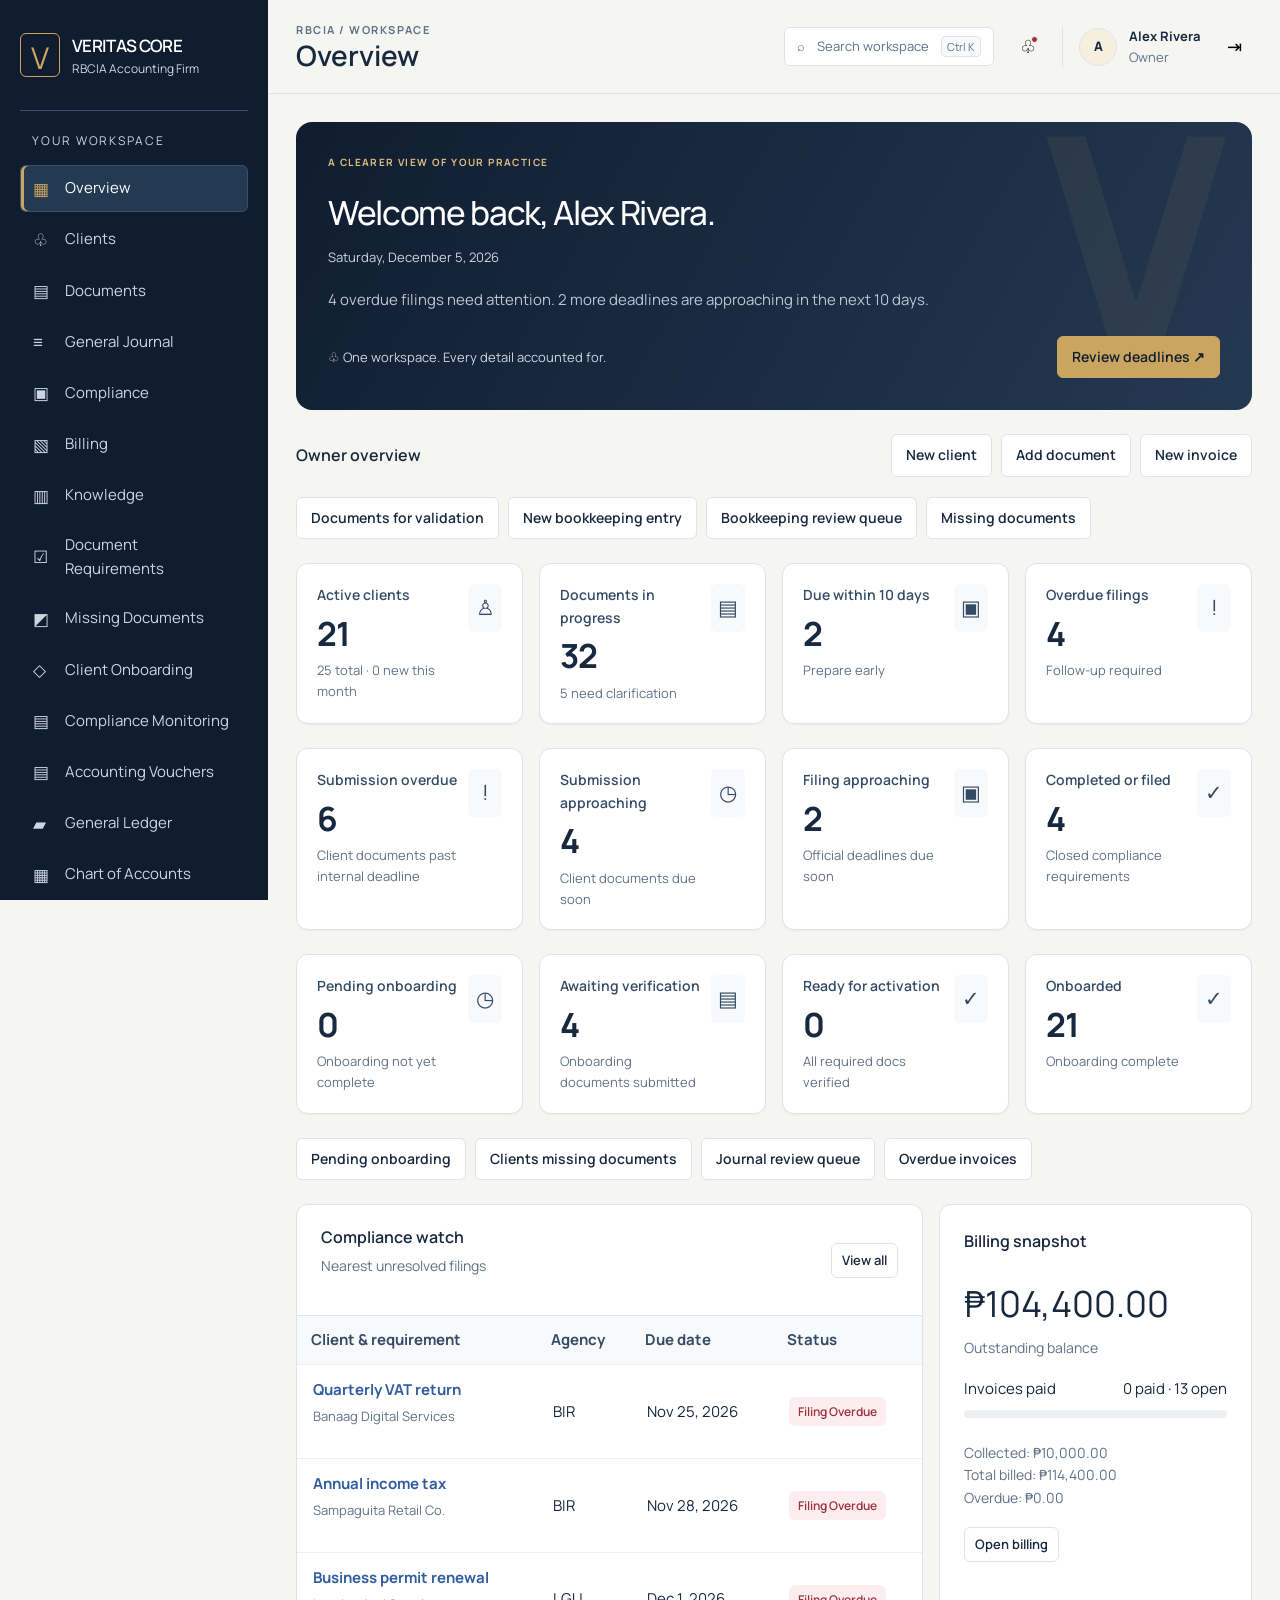
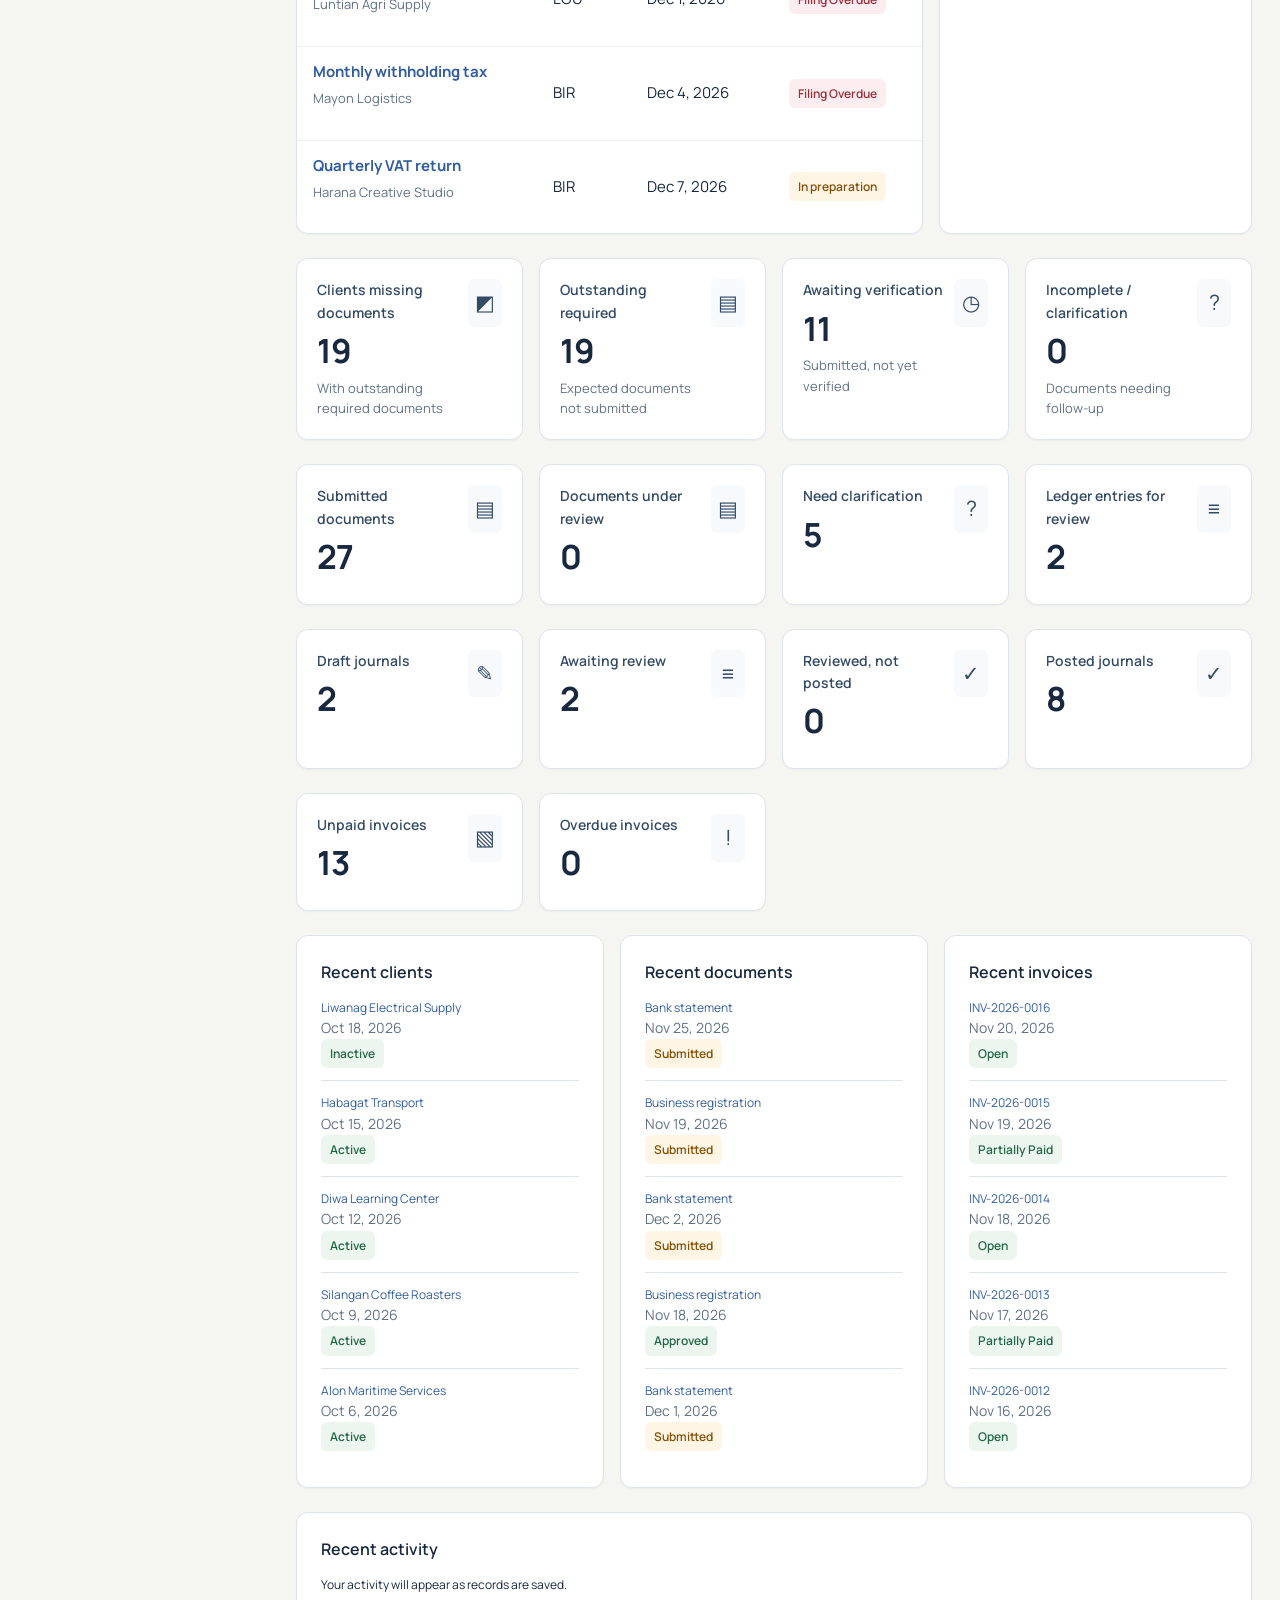
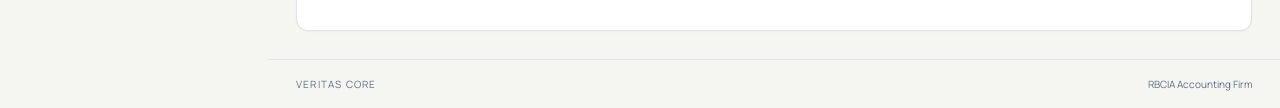
==== veritas-core-html-demo/tests/browser-smoke.html @ 4fe4cffb "feat: align Veritas Core frontend demo with reference layouts and workflows" ====
<!doctype html><html lang="en"><head><meta charset="utf-8"><meta name="viewport" content="width=device-width,initial-scale=1"><title>Browser smoke preview</title><link rel="stylesheet" href="../css/style.css"><link rel="stylesheet" href="../css/fidelity.css"></head><body><div id="app"></div><div id="modal-root"></div><div id="toasts"></div><script>localStorage.setItem('veritas-core-demo-user','u1');location.hash='#/'+(new URLSearchParams(location.search).get('page')||'dashboard');</script><script src="../js/data.js"></script><script src="../js/app.js"></script></body></html>
---- veritas-core-html-demo/css/style.css ----
@import url('https://fonts.googleapis.com/css2?family=Manrope:wght@400;500;600;700;800&display=swap');
:root{--ink:#101d30;--ink2:#18283e;--ink3:#344b66;--muted:#617187;--gold:#c9a55f;--paper:#f5f5f2;--line:#dfe4ea;--white:#fff;--success:#226746;--warning:#865009;--danger:#a0313b;--shadow:0 4px 16px #101d300d}*{box-sizing:border-box}body{margin:0;background:var(--paper);color:var(--ink2);font:14px/1.6 Manrope,'Segoe UI',sans-serif}button,input,select,textarea{font:inherit}button{cursor:pointer}a{color:#315da0;text-decoration:none}a:hover{text-decoration:underline}:focus-visible{outline:3px solid var(--gold);outline-offset:2px}.skip{position:absolute;top:-50px;left:10px;z-index:999;background:var(--ink);color:white;padding:8px}.skip:focus{top:10px}.shell{min-height:100vh}.sidebar{position:fixed;inset:0 auto 0 0;width:268px;background:var(--ink);color:#f5f7fb;padding:30px 20px;overflow-y:auto;z-index:50}.brand{display:flex;align-items:center;gap:12px;color:white;border-bottom:1px solid #3b4e64;padding:0 0 30px}.brand:hover{text-decoration:none}.brandmark{display:grid;place-items:center;width:40px;height:44px;border:1px solid var(--gold);border-radius:6px;color:var(--gold);font-size:30px}.brand strong{display:block;font-size:17px;letter-spacing:-.04em}.brand small{display:block;color:#b9c6d6;font-size:10px}.nav-label{font-size:10px;letter-spacing:.16em;color:#b9c6d6;margin:26px 12px 10px}.nav-item{display:block;padding:9px 12px;border:1px solid transparent;border-radius:6px;color:#b9c6d6;font-size:13px;margin:2px 0}.nav-item:hover,.nav-item.active{background:#243952;color:white;text-decoration:none}.nav-item.active{border-color:#3b4e64;box-shadow:inset 3px 0 var(--gold)}.nav-item span{display:inline-block;width:23px;color:var(--gold)}.nav-divider{border-top:1px solid #3b4e64;margin:20px 0}.main-area{margin-left:268px;min-height:100vh;display:flex;flex-direction:column}.topbar{min-height:84px;position:sticky;top:0;z-index:30;background:#f5f5f2ee;backdrop-filter:blur(12px);border-bottom:1px solid var(--line);display:flex;align-items:center;justify-content:space-between;gap:16px;padding:14px 28px}.topbar h1{font-size:25px;font-weight:600;margin:0;line-height:1.2}.eyebrow{font-size:10px;letter-spacing:.14em;color:var(--muted);font-weight:700;text-transform:uppercase}.toptools,.actions,.toolbar{display:flex;align-items:center;gap:9px;flex-wrap:wrap}.content{padding:28px;max-width:1600px;width:100%;margin:0 auto;flex:1}.footer{border-top:1px solid var(--line);padding:18px 28px;display:flex;justify-content:space-between;color:var(--muted);font-size:11px}.btn{border:1px solid var(--line);background:white;color:var(--ink2);border-radius:6px;padding:8px 13px;font-weight:700;font-size:12px;display:inline-flex;align-items:center;justify-content:center;gap:6px;min-height:36px}.btn:hover{background:#f8f9fb;text-decoration:none;border-color:#b9c6d6}.btn-primary{background:var(--ink);color:white;border-color:var(--ink)}.btn-primary:hover{background:#243952;color:white}.btn-gold{background:var(--gold);border-color:var(--gold);color:var(--ink)}.btn-danger{color:var(--danger);border-color:#edc6cc}.btn:disabled{opacity:.5;cursor:not-allowed}.btn-sm{padding:5px 9px;min-height:30px}.icon-btn{border:1px solid var(--line);border-radius:6px;background:white;min-width:36px;height:36px}.menu-toggle{display:none}.profile{display:flex;align-items:center;gap:9px}.avatar{width:36px;height:36px;border-radius:50%;background:#f6efdf;border:1px solid var(--line);display:grid;place-items:center;font-weight:800}.profile small{display:block;color:var(--muted);font-size:10px}.panel{background:white;border:1px solid var(--line);border-radius:12px;box-shadow:var(--shadow);overflow:hidden}.pad{padding:22px}.hero{background:var(--ink);color:white;border-radius:14px;padding:28px 32px;margin-bottom:24px;position:relative;overflow:hidden}.hero:after{content:'V';position:absolute;right:4%;top:-42px;font-size:220px;color:#ffffff09;font-weight:800}.hero .eyebrow{color:var(--gold)}.hero h2{font-size:30px;font-weight:600;letter-spacing:-.04em;margin:4px 0}.hero p{color:#b9c6d6;margin:8px 0 20px}.hero .btn{position:relative;z-index:1}.toolbar{justify-content:space-between;margin:0 0 16px}.section-title{font-size:16px;font-weight:700;margin:0}.subtext{color:var(--muted);font-size:12px}.grid{display:grid;gap:16px}.stats{grid-template-columns:repeat(4,minmax(0,1fr));margin-bottom:20px}.two{grid-template-columns:minmax(0,2fr) minmax(260px,1fr)}.three{grid-template-columns:repeat(3,minmax(0,1fr))}.stat{padding:18px}.stat-label{color:var(--muted);font-size:11px}.stat-value{font-size:27px;line-height:1.25;letter-spacing:-.04em;margin:6px 0;font-weight:700}.stat a{font-size:11px}.panel-head{display:flex;align-items:center;justify-content:space-between;gap:12px;padding:17px 20px;border-bottom:1px solid var(--line)}.table-wrap{overflow-x:auto}.table{width:100%;border-collapse:collapse}.table th,.table td{text-align:left;padding:11px 14px;border-bottom:1px solid #edf0f3;vertical-align:middle}.table th{font-size:10px;text-transform:uppercase;letter-spacing:.09em;color:var(--muted);background:#f8f9fb}.table tr:last-child td{border-bottom:0}.table td{font-size:12px}.table td.actions-cell{white-space:nowrap}.table a{font-weight:700}.badge{display:inline-block;border-radius:100px;padding:3px 9px;font-size:10px;font-weight:800;white-space:nowrap;background:#edf3fc;color:#315da0}.badge.good{background:#ecf6ee;color:var(--success)}.badge.warn{background:#fff5e5;color:var(--warning)}.badge.bad{background:#fceef0;color:var(--danger)}.filters{display:flex;gap:10px;flex-wrap:wrap;padding:16px 20px;border-bottom:1px solid var(--line)}.field{display:flex;flex-direction:column;gap:5px;min-width:150px}.field label{font-size:11px;color:var(--ink3);font-weight:700}.input,select,textarea{border:1px solid var(--line);border-radius:6px;background:white;padding:8px 10px;color:var(--ink2);min-height:37px;max-width:100%}.filters .input{min-width:220px}.form-grid{display:grid;grid-template-columns:repeat(2,minmax(0,1fr));gap:14px}.form-grid .wide{grid-column:1/-1}textarea{min-height:90px;resize:vertical}.form-actions{display:flex;justify-content:flex-end;gap:8px;margin-top:22px}.modal-backdrop{position:fixed;inset:0;background:#101d3085;z-index:90;display:grid;place-items:center;padding:15px}.modal{background:white;border-radius:12px;box-shadow:0 24px 70px #101d3038;width:min(760px,100%);max-height:94vh;display:flex;flex-direction:column}.modal.small{width:min(470px,100%)}.modal header{display:flex;justify-content:space-between;align-items:center;padding:18px 22px;border-bottom:1px solid var(--line)}.modal header h2{font-size:18px;margin:0}.modal .body{padding:22px;overflow:auto}.modal footer{padding:12px 22px;border-top:1px solid var(--line);display:flex;justify-content:flex-end;gap:8px}.notice{padding:11px 14px;border-radius:6px;background:#edf3fc;color:#315da0;margin-bottom:14px}.notice.warn{background:#fff5e5;color:#865009}.notice.bad{background:#fceef0;color:#a0313b}.empty{text-align:center;padding:34px;color:var(--muted)}.pagination{padding:12px 20px;display:flex;justify-content:space-between;align-items:center;gap:8px;flex-wrap:wrap}.pagination .actions{margin-left:auto}.timeline{list-style:none;margin:0;padding:0}.timeline li{padding:12px 0;border-bottom:1px solid var(--line);font-size:12px}.timeline li:last-child{border:0}.timeline strong{display:block}.progress{height:8px;background:#edf0f3;border-radius:10px;overflow:hidden}.progress>span{display:block;height:100%;background:var(--gold)}.detail-grid{display:grid;grid-template-columns:repeat(2,minmax(0,1fr));gap:14px}.detail-grid dt{font-size:10px;text-transform:uppercase;letter-spacing:.08em;color:var(--muted)}.detail-grid dd{margin:2px 0 0;font-weight:700}.tabs{display:flex;gap:6px;flex-wrap:wrap;margin:0 0 16px}.tabs .btn.active{background:var(--ink);color:white}.login-wrap{min-height:100vh;display:grid;grid-template-columns:1fr 1fr}.login-brand{background:var(--ink);color:white;padding:8vw;display:flex;flex-direction:column;justify-content:center}.login-brand h1{font-size:45px;letter-spacing:-.06em;margin:0}.login-brand p{color:#b9c6d6;max-width:430px}.login-panel{display:grid;place-items:center;padding:30px}.login-card{width:min(420px,100%)}.login-card h2{font-size:26px;margin:0 0 6px}.login-card .field{margin:18px 0}.login-card .btn{width:100%}.demo-roles{display:grid;grid-template-columns:repeat(3,1fr);gap:7px;margin-top:25px}.demo-roles button{font-size:11px;padding:7px}.toasts{position:fixed;right:20px;bottom:20px;z-index:120}.toast{padding:12px 18px;background:var(--ink);color:white;border-left:3px solid var(--gold);border-radius:6px;box-shadow:var(--shadow);margin-top:7px}.mobile-overlay{display:none}.split-note{display:flex;justify-content:space-between;gap:12px}.lines{display:grid;gap:9px}.line-row{display:grid;grid-template-columns:1.5fr 1fr 1fr auto;gap:8px;align-items:end}.money{text-align:right;white-space:nowrap}.report-tabs{margin-bottom:16px}.print-head{display:none}@media(max-width:1100px){.stats{grid-template-columns:repeat(2,minmax(0,1fr))}.three{grid-template-columns:repeat(2,minmax(0,1fr))}}@media(max-width:780px){.sidebar{transform:translateX(-100%);transition:transform .2s}.sidebar.open{transform:none}.mobile-overlay.show{display:block;position:fixed;inset:0;background:#101d3077;z-index:40}.main-area{margin-left:0}.menu-toggle{display:block}.topbar{padding:12px 16px;min-height:70px}.topbar h1{font-size:19px}.toptools .search-label,.profile small,.profile strong{display:none}.content{padding:16px}.two,.three{grid-template-columns:1fr}.hero{padding:22px}.hero h2{font-size:24px}.footer{padding:15px}.form-grid,.detail-grid{grid-template-columns:1fr}}@media(max-width:480px){.stats{grid-template-columns:1fr 1fr;gap:9px}.stat{padding:13px}.stat-value{font-size:21px}.toolbar{align-items:flex-start}.login-wrap{grid-template-columns:1fr}.login-brand{padding:35px}.login-brand h1{font-size:32px}.login-panel{padding:24px}.demo-roles{grid-template-columns:1fr}.line-row{grid-template-columns:1fr 1fr}.line-row .field:first-child{grid-column:1/-1}}@media print{body{background:white}.sidebar,.topbar,.footer,.actions,.filters,.pagination,.btn,.tabs,.mobile-overlay{display:none!important}.main-area{margin:0}.content{padding:0}.panel{box-shadow:none;border:0}.print-head{display:block}.table th,.table td{font-size:10px}.hero{color:black;background:white;padding:0}.hero p{color:black}}
:root{--mobile-gutter:16px}
@media(max-width:480px){html,body,#app,.shell,.main-area{max-width:100%;overflow-x:hidden}.topbar{width:100%;min-width:0}.topbar>.actions{flex:1 1 auto;min-width:0;flex-wrap:nowrap}.topbar>.actions>div{min-width:0}.topbar .eyebrow{white-space:nowrap;overflow:hidden;text-overflow:ellipsis}.toptools{flex:0 0 auto;flex-wrap:nowrap;gap:5px}.toptools .btn[data-action="search"]{width:34px;min-width:34px;padding:0;font-size:0}.toptools kbd{display:none}.toptools .btn[data-action="search"]:after{content:'⌕';font-size:18px}.toptools .profile{padding:0;width:36px;min-width:36px;height:36px;border-radius:50%;overflow:hidden;gap:0}.toptools .profile>.avatar{width:34px;height:34px;flex-shrink:0}.toptools .profile>span:last-child{display:none}.toolbar>.actions{width:100%;justify-content:flex-start}.hero,.panel{max-width:100%}}
---- veritas-core-html-demo/css/fidelity.css ----
/* Layout and component refinements taken from the local Veritas Core Blade/CSS system. */
:root{--ink-950:#101d30;--ink-900:#18283e;--ink-800:#243952;--ink-700:#344b66;--ink-500:#4d6078;--brand:#c9a55f;--brand-hover:#ddbd7f;--brand-soft:#f6efdf;--surface:#f8f9fb;--on-dark:#f5f7fb;--muted-dark:#ccd6e3;--dark-line:#3b4e64}
body{font-size:15px}.sidebar{padding:32px 20px 24px;display:flex;flex-direction:column}.brand{padding-bottom:32px}.brandmark{width:40px;height:44px;font-size:30px;border:1px solid var(--brand);color:var(--brand);flex:0 0 auto}.brand strong{font-size:17px;font-weight:600}.brand small{font-size:12px;color:var(--muted-dark)}.nav-label{font-size:12px;color:var(--muted-dark);margin:20px 12px 12px}.nav-item{font-size:15px;color:var(--muted-dark);padding:9px 12px;display:flex;align-items:center;gap:12px;margin-bottom:4px}.nav-item span{width:20px;flex:0 0 20px;color:var(--muted-dark);font-size:17px}.nav-item.active span{color:var(--brand)}.nav-divider{margin:12px 0}.topbar{min-height:94px;padding:20px 28px}.topbar-heading,.topbar-tools{display:flex;align-items:center;gap:16px}.topbar h1{font-size:28px;font-weight:600}.topbar .eyebrow{font-size:11px}.topbar-tools{flex-wrap:nowrap}.search-trigger{display:flex;align-items:center;gap:12px;background:white;border:1px solid var(--line);border-radius:6px;padding:8px 12px;color:var(--muted);font-size:13px;white-space:nowrap}.search-trigger:hover{border-color:var(--brand);color:var(--ink)}.search-trigger kbd{font:11px Manrope,'Segoe UI',sans-serif;padding:2px 5px;border:1px solid var(--line);border-radius:4px;background:var(--surface)}.topbar .icon-btn{background:transparent;border-color:transparent;font-size:18px;position:relative}.topbar .icon-btn:hover{background:white;border-color:var(--line)}.notification-wrap{position:relative}.notification-dot{position:absolute;right:7px;top:6px;width:7px;height:7px;background:var(--danger);border:1px solid var(--paper);border-radius:50%}.notification-panel{position:absolute;top:48px;right:0;width:360px;max-height:70vh;overflow-y:auto;background:white;border:1px solid var(--line);border-radius:12px;box-shadow:0 12px 32px #101d301a;z-index:60}.notification-panel[hidden]{display:none}.notification-item{display:flex;gap:12px;border-top:1px solid var(--line);padding:14px 16px;color:var(--ink2);font-size:13px}.notification-item:first-child{border-top:0}.notification-item:hover{background:var(--surface);text-decoration:none}.notification-item.is-unread{border-left:3px solid var(--brand)}.notification-item strong{font-weight:600}.notification-item small{display:block;color:var(--muted);font-size:11px}.profile-button{display:flex;align-items:center;gap:12px;padding-left:16px;border-left:1px solid var(--line);color:var(--ink2);text-decoration:none;white-space:nowrap}.profile-button:hover{text-decoration:none}.profile-copy strong,.profile-copy span{display:block;font-size:13px}.profile-copy span{color:var(--muted)}.avatar{width:38px;height:38px;flex:0 0 38px;font-size:13px}.content{padding:28px}.footer{padding:16px 28px;font-size:10px}.footer span:first-child{letter-spacing:.12em}.hero{background:linear-gradient(120deg,#101d30,#243952);padding:32px;border-radius:16px;margin-bottom:24px}.hero:after{font-size:280px;right:24px;top:auto;bottom:-45px;color:var(--brand);opacity:.08}.hero .eyebrow{color:var(--brand-hover);margin-bottom:16px}.hero h2{font-size:clamp(25px,2.6vw,36px);font-weight:500;margin:0 0 8px}.hero p{font-size:15px;margin:20px 0 0;max-width:70ch}.hero .hero-date{font-size:13px;color:var(--muted-dark)}.hero-bottom{display:flex;justify-content:space-between;align-items:center;gap:16px;flex-wrap:wrap;margin-top:24px}.hero-note{color:var(--muted-dark);font-size:13px}.toolbar{margin-bottom:20px}.toolbar-copy{font-size:14px;color:var(--muted);margin:0}.section-title{font-size:16px;font-weight:600}.subtext{font-size:14px;color:var(--muted)}.panel{box-shadow:0 1px 2px #101d300a}.pad{padding:24px}.panel-head{padding:20px 24px}.stat{padding:20px}.stat-label{font-size:14px;font-weight:600;color:var(--ink3)}.stat-value{font-size:clamp(28px,2.6vw,36px);font-weight:700}.stat a,.stat-note{font-size:13px;color:var(--muted)}.btn{font-size:14px;font-weight:600;padding:9px 14px;min-height:38px}.btn-sm{font-size:13px;padding:6px 10px;min-height:31px}.btn-primary,.btn-gold{background:var(--brand);border-color:var(--brand);color:var(--ink)}.btn-primary:hover,.btn-gold:hover{background:var(--brand-hover);border-color:var(--brand-hover);color:var(--ink)}.badge{font-size:12px;font-weight:600;border-radius:6px;padding:5px 9px}.table th{font-size:15px;font-weight:700;color:var(--ink3);padding:12px 14px;text-transform:none;letter-spacing:0;white-space:nowrap}.table td{font-size:15px;padding:12px 14px}.table .subtext{font-size:13px}.filters{padding:0;border:0;margin-bottom:20px;align-items:end}.filters .filter-field{display:flex;flex-direction:column;gap:4px;min-width:140px;max-width:240px;flex:1;color:var(--ink3);font-size:15px;font-weight:600}.filters .filter-field.search-filter{flex:2;max-width:360px}.filters input,.filters select{width:100%;font-size:15px;min-height:40px}.detail-grid dt{font-size:13px}.detail-grid dd{font-size:15px}.deadline-card{padding:24px;border-top:3px solid #315da0;height:100%;display:flex;flex-direction:column}.deadline-card.urgent{border-top-color:var(--danger)}.deadline-card.soon{border-top-color:var(--warning)}.deadline-card h2,.article-card h2{font-size:15px;margin:16px 0 8px}.deadline-card .actions,.article-card .actions{margin-top:auto;padding-top:18px}.deadline-date{font-size:13px}.article-card{padding:24px;height:100%;display:flex;flex-direction:column}.article-preview{font-size:14px;color:var(--muted);display:-webkit-box;-webkit-line-clamp:4;-webkit-box-orient:vertical;overflow:hidden}.tag{display:inline-block;padding:4px 8px;border:1px solid var(--line);border-radius:5px;background:var(--surface);font-size:13px}.record-pagination{margin-top:20px}.auth-shell{min-height:100vh;display:flex;justify-content:center;align-items:center;gap:60px;padding:28px;background:var(--ink)}.auth-brand{color:var(--on-dark);max-width:400px}.auth-brand .brandmark{margin-bottom:24px}.auth-brand h1{font-size:36px;letter-spacing:-.025em;font-weight:600;margin:0}.auth-brand>p{margin:5px 0}.auth-brand .hero-summary{font-size:15px;color:var(--muted-dark);margin-top:25px}.auth-card{width:460px;max-width:100%;padding:32px;height:auto}.auth-card .modal-title{font-size:21px;margin:0}.auth-card .subtext{margin:4px 0 24px}.auth-card .field{margin-bottom:16px}.auth-card .field label{font-size:12px;color:var(--ink3)}.auth-card .input{width:100%;min-height:40px}.auth-card .remember{display:flex;align-items:center;gap:8px;margin-bottom:22px;font-size:13px}.auth-card .forgot-link{background:none;border:0;padding:0;color:#315da0;font-size:13px;margin-top:14px}.demo-account-title{margin-top:24px;padding-top:18px;border-top:1px solid var(--line);font-size:10px;letter-spacing:.12em;color:var(--muted)}.auth-card .demo-roles{margin-top:9px}.auth-card .demo-roles .btn{padding:6px;font-size:11px}.auth-card .demo-note{font-size:11px;margin:12px 0 0}.modal-title{font-size:20px;font-weight:600}.system-alert{padding:12px 14px;border-radius:6px;background:#edf3fc;color:#315da0}
@media(max-width:900px){.topbar-tools{gap:8px}.search-trigger .search-label{display:none}.profile-copy{display:none}.profile-button{padding-left:8px}.notification-panel{right:-80px}.auth-shell{gap:28px}}
@media(max-width:780px){.topbar{min-height:70px;padding:12px 16px}.topbar h1{font-size:25px}.topbar-heading{min-width:0}.topbar-heading>div{min-width:0}.topbar .eyebrow{white-space:nowrap}.topbar-tools{flex:0 0 auto}.search-trigger{padding:8px}.search-trigger kbd{display:none}.content{padding:16px}.auth-shell{flex-direction:column;gap:24px}.auth-brand{text-align:center}.auth-brand .brandmark,.auth-brand .hero-summary{display:none}.auth-card{width:460px}.auth-brand h1{font-size:32px}}
@media(max-width:480px){.topbar h1{font-size:22px}.topbar-tools{gap:4px}.search-trigger{width:36px;justify-content:center}.search-trigger .search-label,.search-trigger kbd{display:none}.profile-button{border:0;padding:0}.topbar .icon-btn{width:32px;min-width:32px}.auth-shell{padding:18px}.auth-card{padding:24px}.auth-brand h1{font-size:28px}.filters .filter-field{max-width:100%;min-width:100%}.notification-panel{right:-62px;width:min(340px,calc(100vw - 20px))}}
@media print{.topbar,.sidebar,.footer,.notification-panel,.auth-shell .demo-roles{display:none!important}}
.target-stat{color:var(--ink2);text-decoration:none}.target-stat:hover{color:var(--ink2);text-decoration:none;border-color:#b9c6d6}.target-stat .stat-icon{background:var(--surface);border-radius:6px;padding:7px;font-size:21px;min-width:34px;text-align:center;color:var(--ink3)}.target-stats{margin:0 0 24px}.dashboard-links{margin-bottom:24px}.dashboard-watch{margin-bottom:24px}.dashboard-recent{margin-top:24px}.billing-total{font-size:clamp(26px,3vw,36px);margin:20px 0 4px}.dashboard-watch .progress{margin:9px 0 24px}.dashboard-watch .subtext{margin:4px 0 18px}.dashboard-watch .table td{padding:13px 16px}.auth-brand .demo-account-title{border:0;color:var(--brand);margin-top:28px;padding:0}.auth-brand .demo-roles{grid-template-columns:1fr;max-width:235px;margin:8px 0}.auth-brand .demo-roles .btn{background:transparent;border-color:var(--dark-line);color:var(--on-dark);justify-content:flex-start;font-size:12px}.auth-brand .demo-roles .btn:hover{background:var(--ink-800)}.auth-brand .demo-note{font-size:11px;color:var(--muted-dark);margin:10px 0 0}.auth-card .forgot-link{text-align:left}.target-card-grid{margin-top:0}.target-filters{display:flex}.sort-button{border:0;background:transparent;color:inherit;font:inherit;font-weight:700;padding:0;text-align:left;white-space:nowrap}.sort-button:hover{color:var(--ink)}.sort-button span{font-size:11px;color:var(--muted)}
@media(max-width:780px){.auth-brand .demo-roles{grid-template-columns:repeat(3,1fr);max-width:460px}.auth-brand .demo-roles .btn{justify-content:center}.auth-brand .demo-account-title{margin-top:16px}.auth-brand .demo-note{margin-bottom:0}.dashboard-links{margin-bottom:18px}.target-card-grid{grid-template-columns:1fr 1fr}}
@media(max-width:550px){.target-card-grid{grid-template-columns:1fr}.auth-brand .demo-roles{max-width:100%}.auth-brand .demo-roles .btn{font-size:10px;padding:6px 4px}.auth-shell{justify-content:flex-start}.auth-card{margin-top:5px}}
.target-stat{display:flex;align-items:flex-start;justify-content:space-between;gap:8px}.client-profile{display:grid;gap:24px}.client-profile>.grid{margin:0}.client-profile .progress{margin-top:14px}.client-profile .toolbar{margin-bottom:12px}.client-profile .timeline{margin-top:8px}
.detail-subhead{margin:28px 0 14px}.mini-stats{grid-template-columns:repeat(3,minmax(0,1fr));margin:20px 0}.mini-stat{border:1px solid var(--line);border-radius:6px;padding:14px}.mini-stat strong{font-size:20px;display:block}.mini-stat span{font-size:13px;color:var(--muted)}.report-heading{text-align:center;border-bottom:3px solid var(--brand);padding-bottom:16px;margin-bottom:24px}.report-heading h2{font-size:22px;margin:6px 0}.report-heading p{margin:3px 0;color:var(--muted)}.report-total{font-weight:700;padding:18px 0;border-top:1px solid var(--line);margin-top:12px}.general-ledger-detail .table,.financial-report .table{min-width:680px}.empty h2{font-size:17px;color:var(--ink2);margin:0 0 6px}.empty p{max-width:420px;margin:0 auto}
.category-chips{display:flex;gap:8px;flex-wrap:wrap;margin-bottom:20px}.chip{border:1px solid var(--line);background:white;border-radius:99px;padding:6px 12px;font:11px Manrope,'Segoe UI',sans-serif;color:var(--muted);cursor:pointer}.chip:hover{border-color:var(--brand);color:var(--ink)}.chip.active{background:var(--ink-900);border-color:var(--ink-900);color:var(--on-dark)}
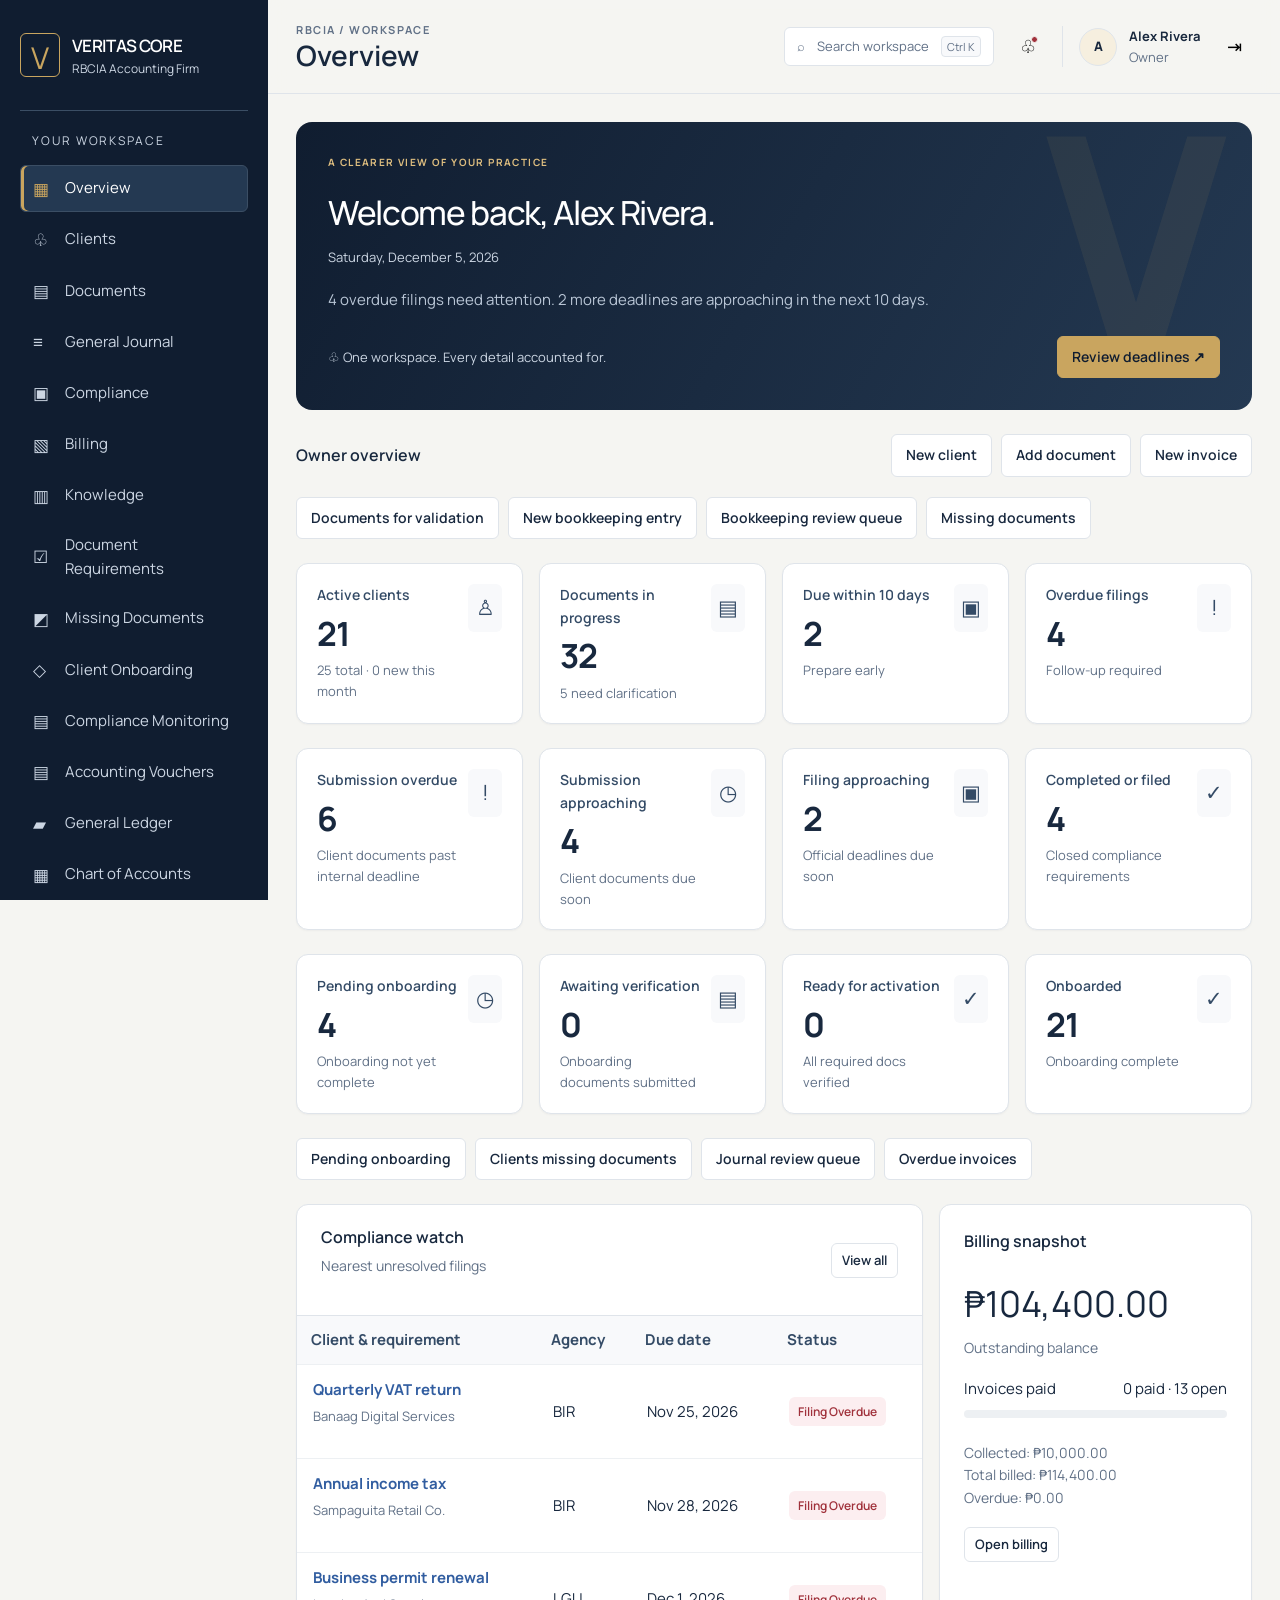
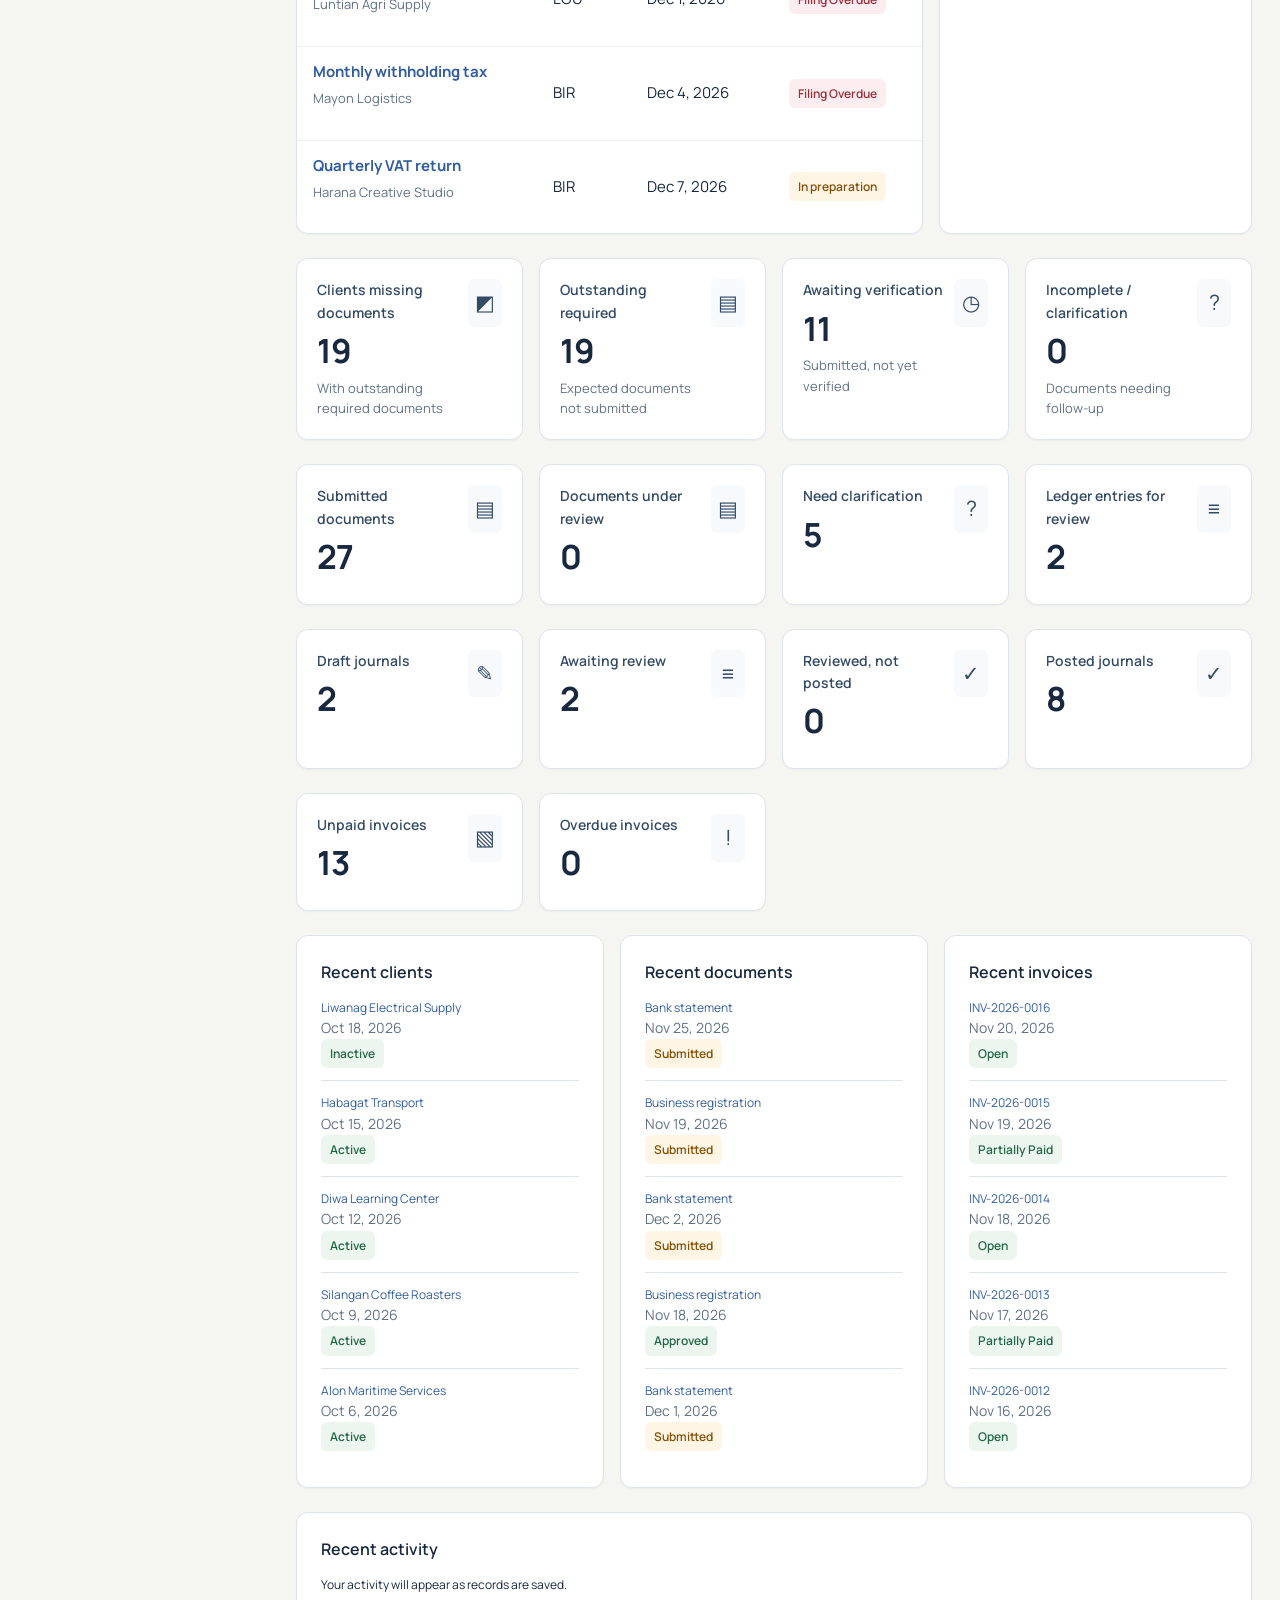
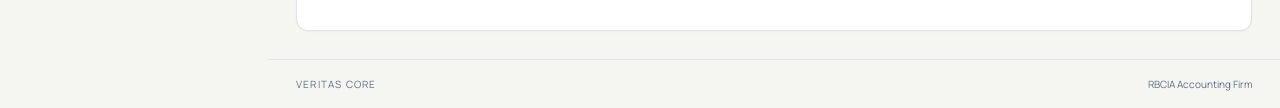
==== commit e44894fc: "Audit and improve Veritas Core HTML demo fidelity" ====
--- a/veritas-core-html-demo/tests/browser-smoke.html
+++ b/veritas-core-html-demo/tests/browser-smoke.html
@@ -1 +1 @@
-<!doctype html><html lang="en"><head><meta charset="utf-8"><meta name="viewport" content="width=device-width,initial-scale=1"><title>Browser smoke preview</title><link rel="stylesheet" href="../css/style.css"><link rel="stylesheet" href="../css/fidelity.css"></head><body><div id="app"></div><div id="modal-root"></div><div id="toasts"></div><script>localStorage.setItem('veritas-core-demo-user','u1');location.hash='#/'+(new URLSearchParams(location.search).get('page')||'dashboard');</script><script src="../js/data.js"></script><script src="../js/app.js"></script></body></html>
+<!doctype html><html lang="en"><head><meta charset="utf-8"><meta name="viewport" content="width=device-width,initial-scale=1"><title>Browser smoke preview</title><link rel="stylesheet" href="../css/style.css"><link rel="stylesheet" href="../css/fidelity.css"></head><body><div id="app"></div><div id="modal-root"></div><div id="toasts"></div><script>localStorage.removeItem('veritas-core-demo-v1');localStorage.setItem('veritas-core-demo-user','u1');location.hash='#/'+(new URLSearchParams(location.search).get('page')||'dashboard');</script><script src="../js/data.js"></script><script src="../js/app.js"></script></body></html>
